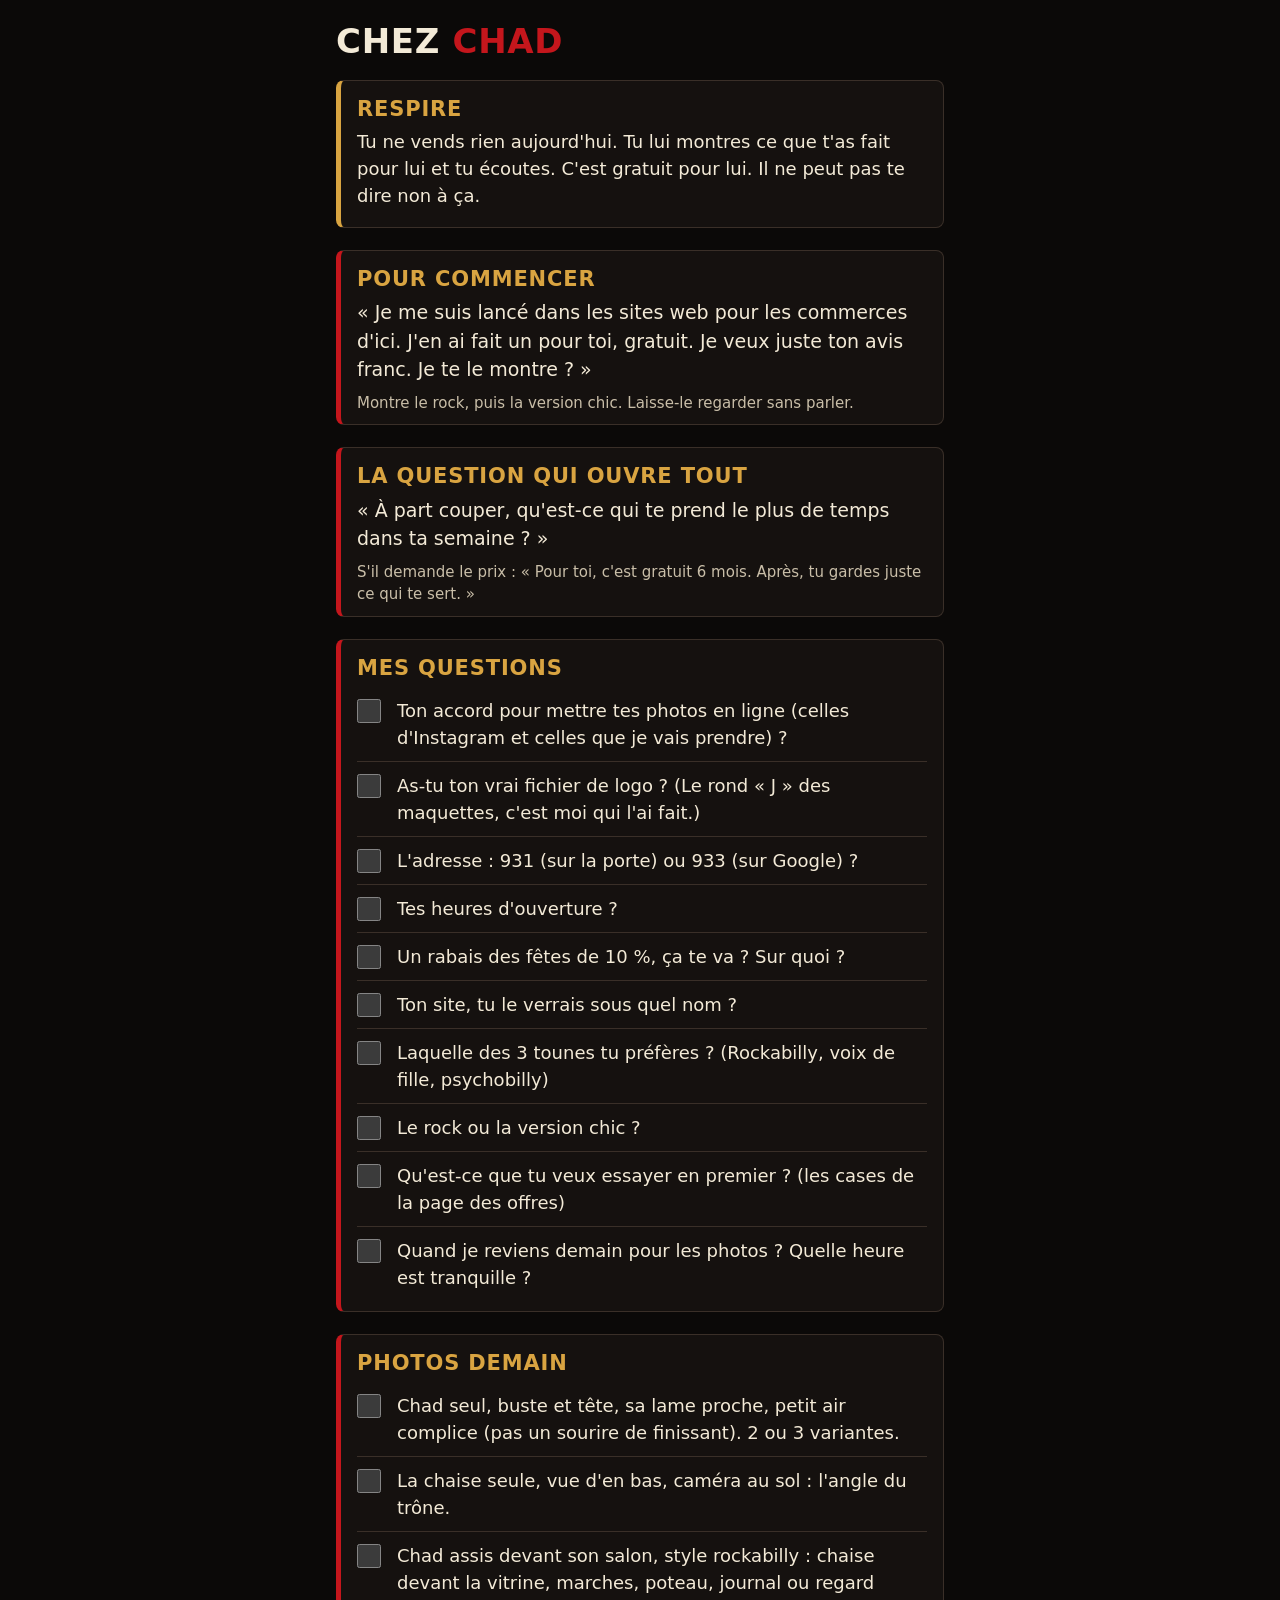
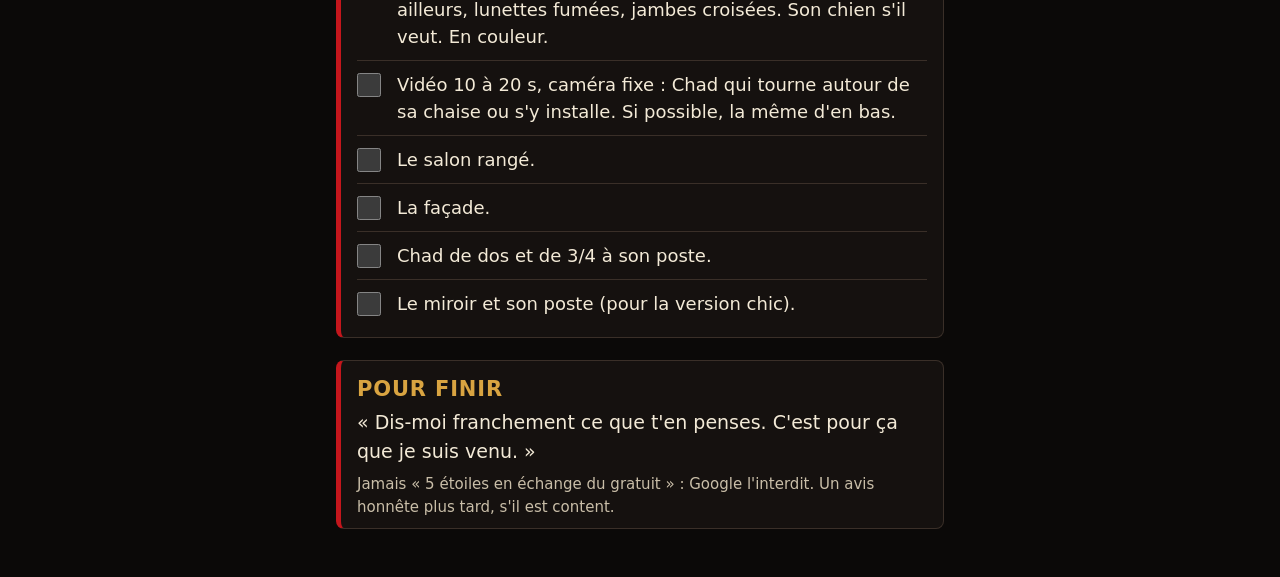
==== liste/index.html @ c0dae5fc "Liste questions et photos" ====
<!doctype html>
<html lang="fr-CA"><head><meta charset="utf-8">
<meta name="viewport" content="width=device-width, initial-scale=1, viewport-fit=cover">
<meta name="robots" content="noindex, nofollow">
<title>Chad : ma liste</title>
<style>
:root{--noir:#0b0908;--noir-2:#15110f;--ligne:#3a2f28;--rouge:#c4161c;--or:#d9a441;--creme:#f3ead7;--creme-2:#c9bea8;color-scheme:dark}
*{box-sizing:border-box}body{margin:0;background:var(--noir);color:var(--creme);font:400 18px/1.5 system-ui,"Segoe UI",sans-serif}
main{max-width:640px;margin:0 auto;padding:24px max(16px,env(safe-area-inset-left,0px)) 48px max(16px,env(safe-area-inset-right,0px));display:grid;gap:22px}
h1{margin:0;font:900 34px/1 system-ui,sans-serif;text-transform:uppercase;letter-spacing:.02em}h1 span{color:var(--rouge)}
h2{margin:0 0 6px;font:800 21px/1.2 system-ui,sans-serif;text-transform:uppercase;color:var(--or);letter-spacing:.04em}
.bloc{background:var(--noir-2);border:1px solid var(--ligne);border-left:5px solid var(--rouge);border-radius:8px;padding:16px 16px 10px}
.calme{border-left-color:var(--or)}
.cite{font-size:19px}.note{color:var(--creme-2);font-size:15px;margin:6px 0 0}
label{display:grid;grid-template-columns:30px minmax(0,1fr);gap:10px;align-items:start;padding:10px 0;border-top:1px solid var(--ligne);cursor:pointer}
label:first-of-type{border-top:0}
input{width:24px;height:24px;margin:2px 0 0;accent-color:var(--rouge)}
input:checked+span{color:var(--creme-2);text-decoration:line-through}
p{margin:0 0 8px}
</style></head><body><main>
<h1>Chez <span>Chad</span></h1>

<section class="bloc calme"><h2>Respire</h2>
<p>Tu ne vends rien aujourd'hui. Tu lui montres ce que t'as fait pour lui et tu écoutes. C'est gratuit pour lui. Il ne peut pas te dire non à ça.</p></section>

<section class="bloc"><h2>Pour commencer</h2>
<p class="cite">« Je me suis lancé dans les sites web pour les commerces d'ici. J'en ai fait un pour toi, gratuit. Je veux juste ton avis franc. Je te le montre ? »</p>
<p class="note">Montre le rock, puis la version chic. Laisse-le regarder sans parler.</p></section>

<section class="bloc"><h2>La question qui ouvre tout</h2>
<p class="cite">« À part couper, qu'est-ce qui te prend le plus de temps dans ta semaine ? »</p>
<p class="note">S'il demande le prix : « Pour toi, c'est gratuit 6 mois. Après, tu gardes juste ce qui te sert. »</p></section>

<section class="bloc"><h2>Mes questions</h2>
<label><input type="checkbox"><span>Ton accord pour mettre tes photos en ligne (celles d'Instagram et celles que je vais prendre) ?</span></label>
<label><input type="checkbox"><span>As-tu ton vrai fichier de logo ? (Le rond « J » des maquettes, c'est moi qui l'ai fait.)</span></label>
<label><input type="checkbox"><span>L'adresse : 931 (sur la porte) ou 933 (sur Google) ?</span></label>
<label><input type="checkbox"><span>Tes heures d'ouverture ?</span></label>
<label><input type="checkbox"><span>Un rabais des fêtes de 10 %, ça te va ? Sur quoi ?</span></label>
<label><input type="checkbox"><span>Ton site, tu le verrais sous quel nom ?</span></label>
<label><input type="checkbox"><span>Laquelle des 3 tounes tu préfères ? (Rockabilly, voix de fille, psychobilly)</span></label>
<label><input type="checkbox"><span>Le rock ou la version chic ?</span></label>
<label><input type="checkbox"><span>Qu'est-ce que tu veux essayer en premier ? (les cases de la page des offres)</span></label>
<label><input type="checkbox"><span>Quand je reviens demain pour les photos ? Quelle heure est tranquille ?</span></label>
</section>

<section class="bloc"><h2>Photos demain</h2>
<label><input type="checkbox"><span>Chad seul, buste et tête, sa lame proche, petit air complice (pas un sourire de finissant). 2 ou 3 variantes.</span></label>
<label><input type="checkbox"><span>La chaise seule, vue d'en bas, caméra au sol : l'angle du trône.</span></label>
<label><input type="checkbox"><span>Chad assis devant son salon, style rockabilly : chaise devant la vitrine, marches, poteau, journal ou regard ailleurs, lunettes fumées, jambes croisées. Son chien s'il veut. En couleur.</span></label>
<label><input type="checkbox"><span>Vidéo 10 à 20 s, caméra fixe : Chad qui tourne autour de sa chaise ou s'y installe. Si possible, la même d'en bas.</span></label>
<label><input type="checkbox"><span>Le salon rangé.</span></label>
<label><input type="checkbox"><span>La façade.</span></label>
<label><input type="checkbox"><span>Chad de dos et de 3/4 à son poste.</span></label>
<label><input type="checkbox"><span>Le miroir et son poste (pour la version chic).</span></label>
</section>

<section class="bloc"><h2>Pour finir</h2>
<p class="cite">« Dis-moi franchement ce que t'en penses. C'est pour ça que je suis venu. »</p>
<p class="note">Jamais « 5 étoiles en échange du gratuit » : Google l'interdit. Un avis honnête plus tard, s'il est content.</p></section>
</main>
<script>
(function(){var c=[].slice.call(document.querySelectorAll('input'));try{var g=JSON.parse(localStorage.getItem('chad-liste')||'[]');c.forEach(function(b,i){b.checked=g[i]===1;});}catch(e){}
c.forEach(function(b){b.addEventListener('change',function(){try{localStorage.setItem('chad-liste',JSON.stringify(c.map(function(x){return x.checked?1:0;})));}catch(e){}});});})();
</script>
</body></html>
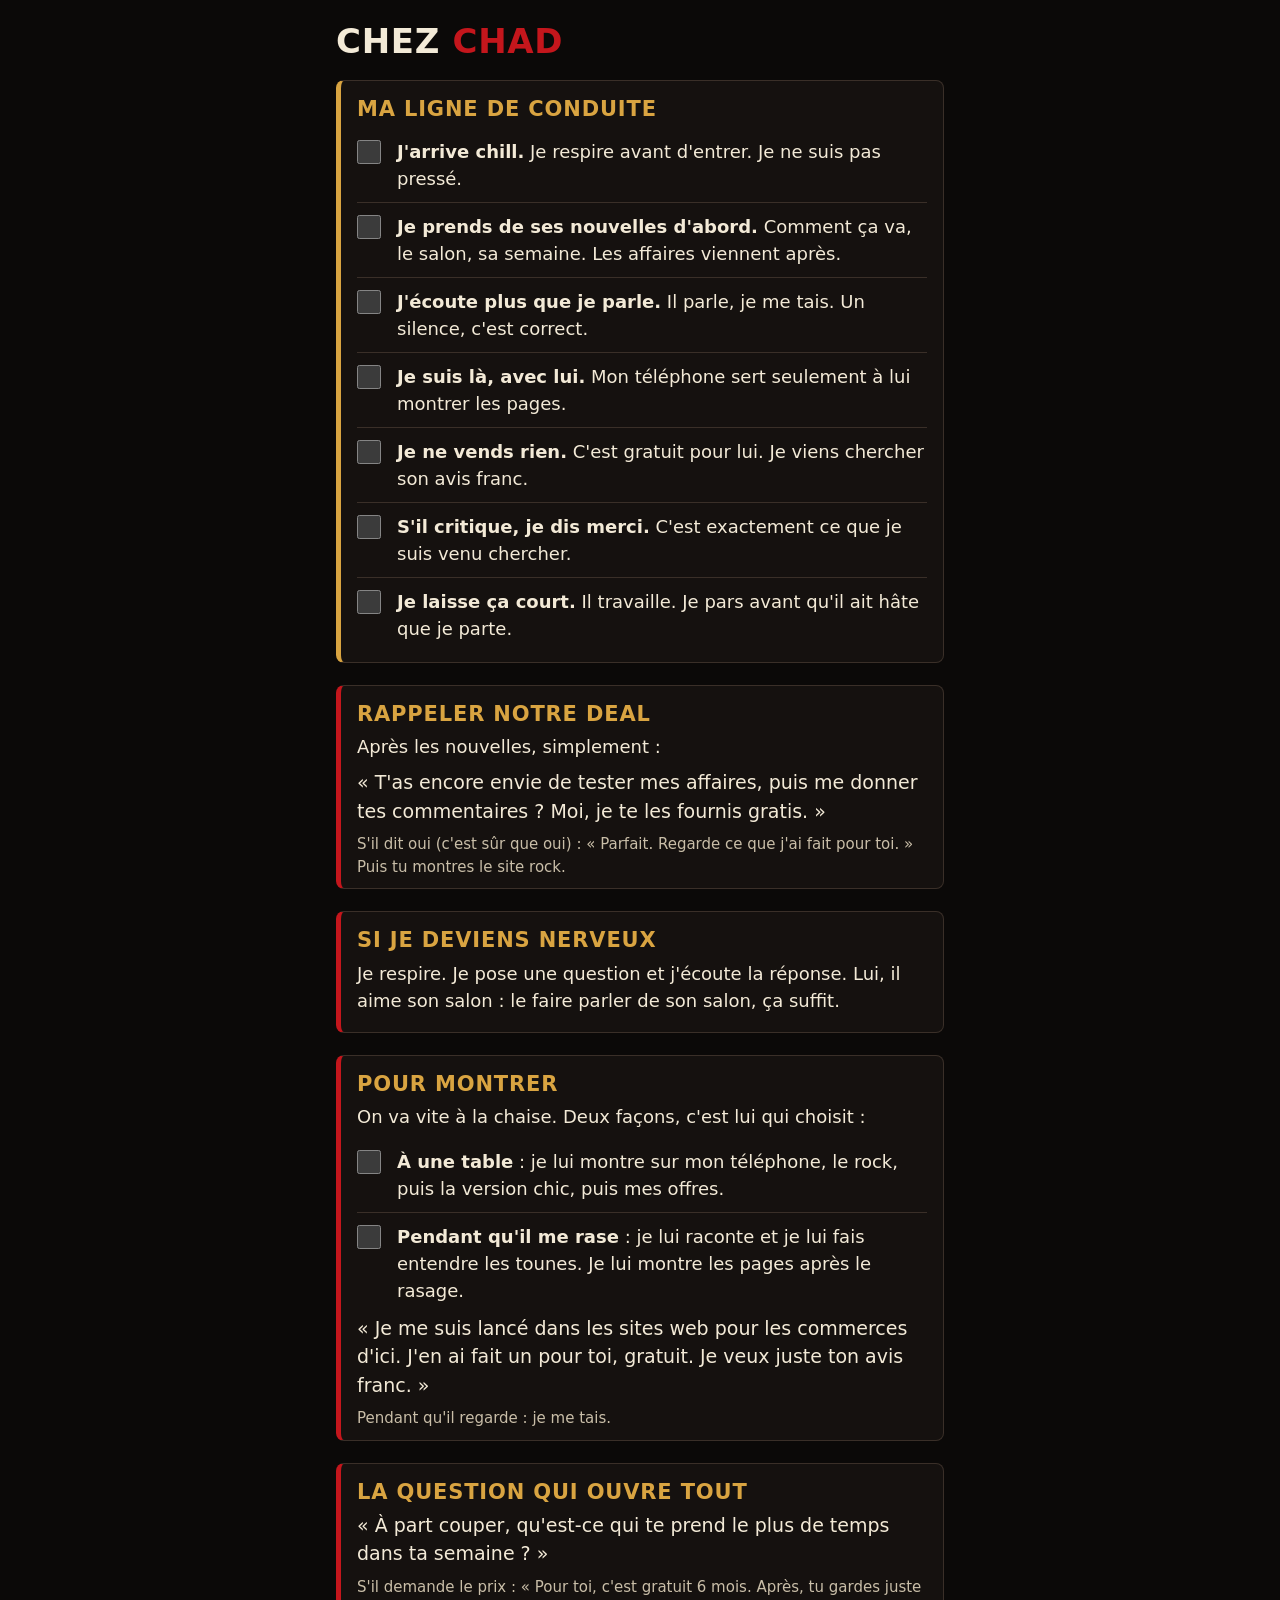
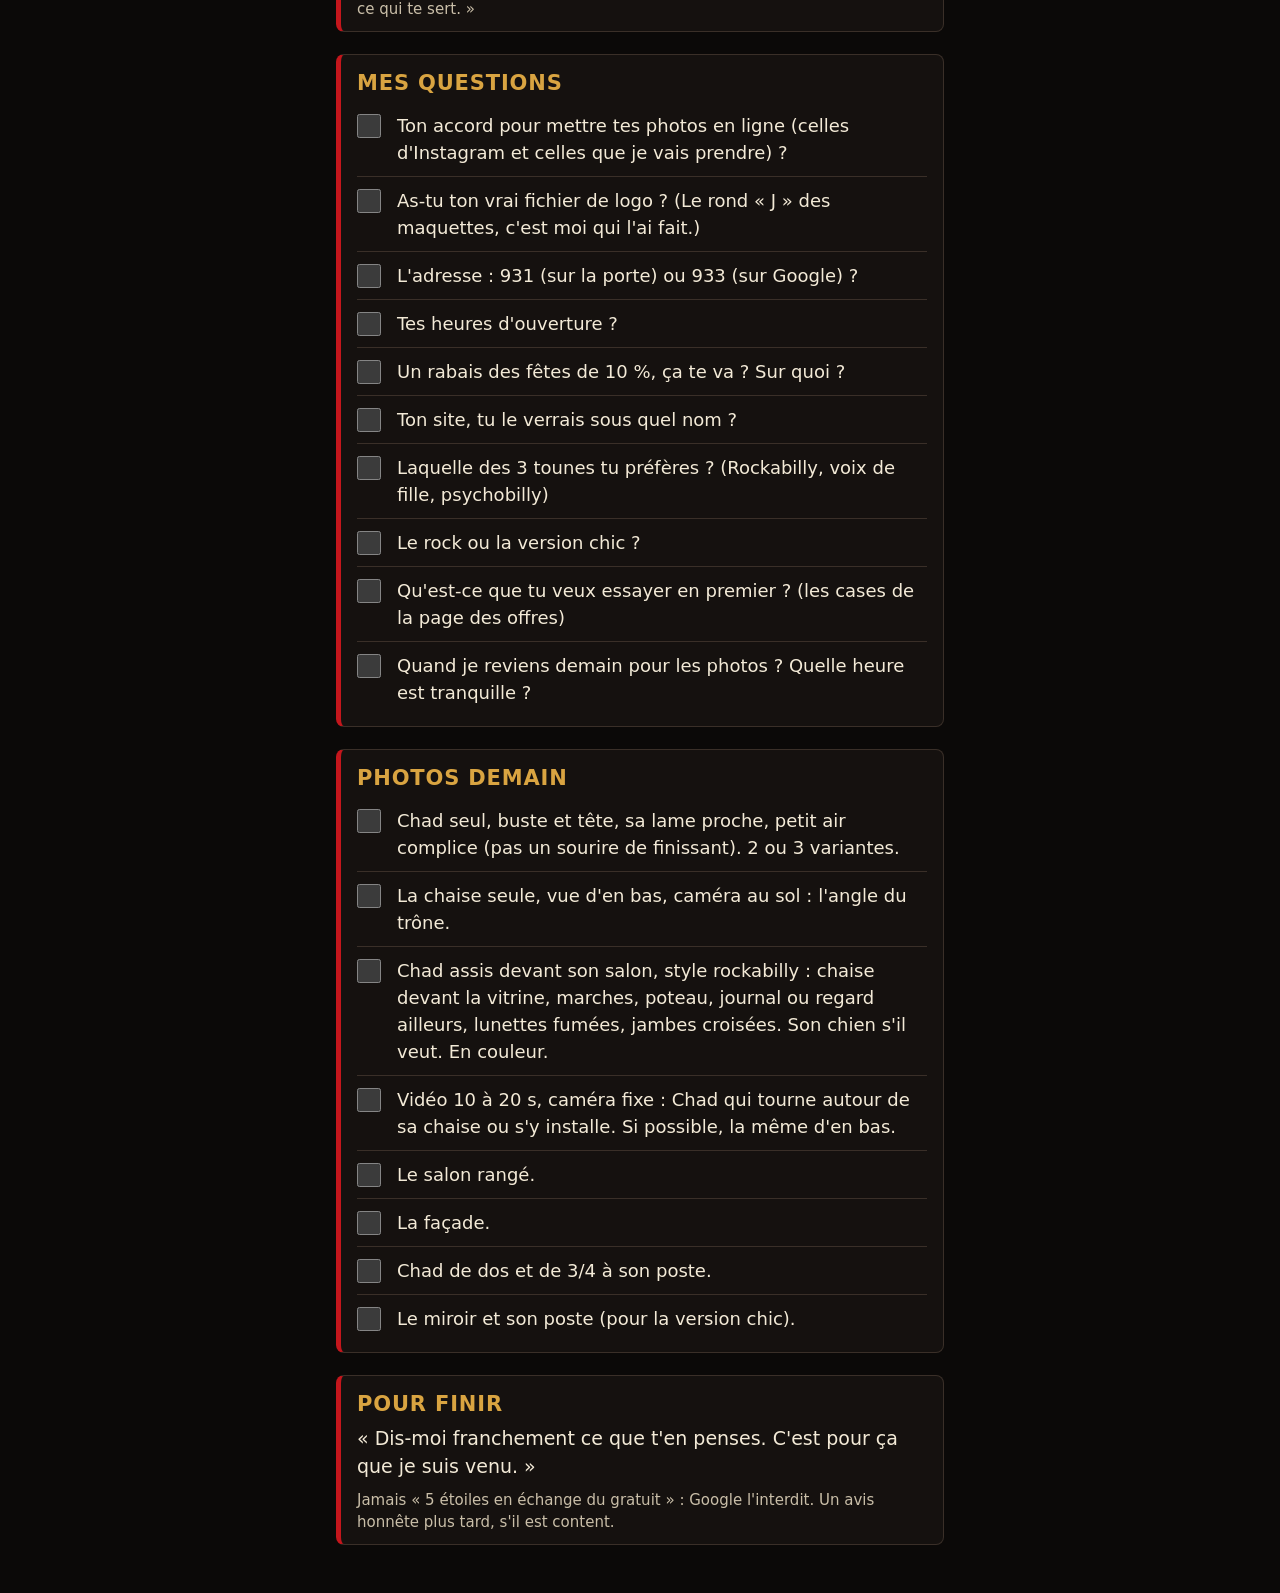
==== commit c91518c3: "Liste : ligne de conduite" ====
--- a/liste/index.html
+++ b/liste/index.html
@@ -20,12 +20,30 @@
 </style></head><body><main>
 <h1>Chez <span>Chad</span></h1>
 
-<section class="bloc calme"><h2>Respire</h2>
-<p>Tu ne vends rien aujourd'hui. Tu lui montres ce que t'as fait pour lui et tu écoutes. C'est gratuit pour lui. Il ne peut pas te dire non à ça.</p></section>
+<section class="bloc calme"><h2>Ma ligne de conduite</h2>
+<label><input type="checkbox"><span><b>J'arrive chill.</b> Je respire avant d'entrer. Je ne suis pas pressé.</span></label>
+<label><input type="checkbox"><span><b>Je prends de ses nouvelles d'abord.</b> Comment ça va, le salon, sa semaine. Les affaires viennent après.</span></label>
+<label><input type="checkbox"><span><b>J'écoute plus que je parle.</b> Il parle, je me tais. Un silence, c'est correct.</span></label>
+<label><input type="checkbox"><span><b>Je suis là, avec lui.</b> Mon téléphone sert seulement à lui montrer les pages.</span></label>
+<label><input type="checkbox"><span><b>Je ne vends rien.</b> C'est gratuit pour lui. Je viens chercher son avis franc.</span></label>
+<label><input type="checkbox"><span><b>S'il critique, je dis merci.</b> C'est exactement ce que je suis venu chercher.</span></label>
+<label><input type="checkbox"><span><b>Je laisse ça court.</b> Il travaille. Je pars avant qu'il ait hâte que je parte.</span></label>
+</section>
 
-<section class="bloc"><h2>Pour commencer</h2>
-<p class="cite">« Je me suis lancé dans les sites web pour les commerces d'ici. J'en ai fait un pour toi, gratuit. Je veux juste ton avis franc. Je te le montre ? »</p>
-<p class="note">Montre le rock, puis la version chic. Laisse-le regarder sans parler.</p></section>
+<section class="bloc"><h2>Rappeler notre deal</h2>
+<p>Après les nouvelles, simplement :</p>
+<p class="cite">« T'as encore envie de tester mes affaires, puis me donner tes commentaires ? Moi, je te les fournis gratis. »</p>
+<p class="note">S'il dit oui (c'est sûr que oui) : « Parfait. Regarde ce que j'ai fait pour toi. » Puis tu montres le site rock.</p></section>
+
+<section class="bloc"><h2>Si je deviens nerveux</h2>
+<p>Je respire. Je pose une question et j'écoute la réponse. Lui, il aime son salon : le faire parler de son salon, ça suffit.</p></section>
+
+<section class="bloc"><h2>Pour montrer</h2>
+<p>On va vite à la chaise. Deux façons, c'est lui qui choisit :</p>
+<label><input type="checkbox"><span><b>À une table</b> : je lui montre sur mon téléphone, le rock, puis la version chic, puis mes offres.</span></label>
+<label><input type="checkbox"><span><b>Pendant qu'il me rase</b> : je lui raconte et je lui fais entendre les tounes. Je lui montre les pages après le rasage.</span></label>
+<p class="cite">« Je me suis lancé dans les sites web pour les commerces d'ici. J'en ai fait un pour toi, gratuit. Je veux juste ton avis franc. »</p>
+<p class="note">Pendant qu'il regarde : je me tais.</p></section>
 
 <section class="bloc"><h2>La question qui ouvre tout</h2>
 <p class="cite">« À part couper, qu'est-ce qui te prend le plus de temps dans ta semaine ? »</p>
@@ -60,7 +78,7 @@
 <p class="note">Jamais « 5 étoiles en échange du gratuit » : Google l'interdit. Un avis honnête plus tard, s'il est content.</p></section>
 </main>
 <script>
-(function(){var c=[].slice.call(document.querySelectorAll('input'));try{var g=JSON.parse(localStorage.getItem('chad-liste')||'[]');c.forEach(function(b,i){b.checked=g[i]===1;});}catch(e){}
-c.forEach(function(b){b.addEventListener('change',function(){try{localStorage.setItem('chad-liste',JSON.stringify(c.map(function(x){return x.checked?1:0;})));}catch(e){}});});})();
+(function(){var c=[].slice.call(document.querySelectorAll('input'));try{var g=JSON.parse(localStorage.getItem('chad-liste-2')||'[]');c.forEach(function(b,i){b.checked=g[i]===1;});}catch(e){}
+c.forEach(function(b){b.addEventListener('change',function(){try{localStorage.setItem('chad-liste-2',JSON.stringify(c.map(function(x){return x.checked?1:0;})));}catch(e){}});});})();
 </script>
 </body></html>
